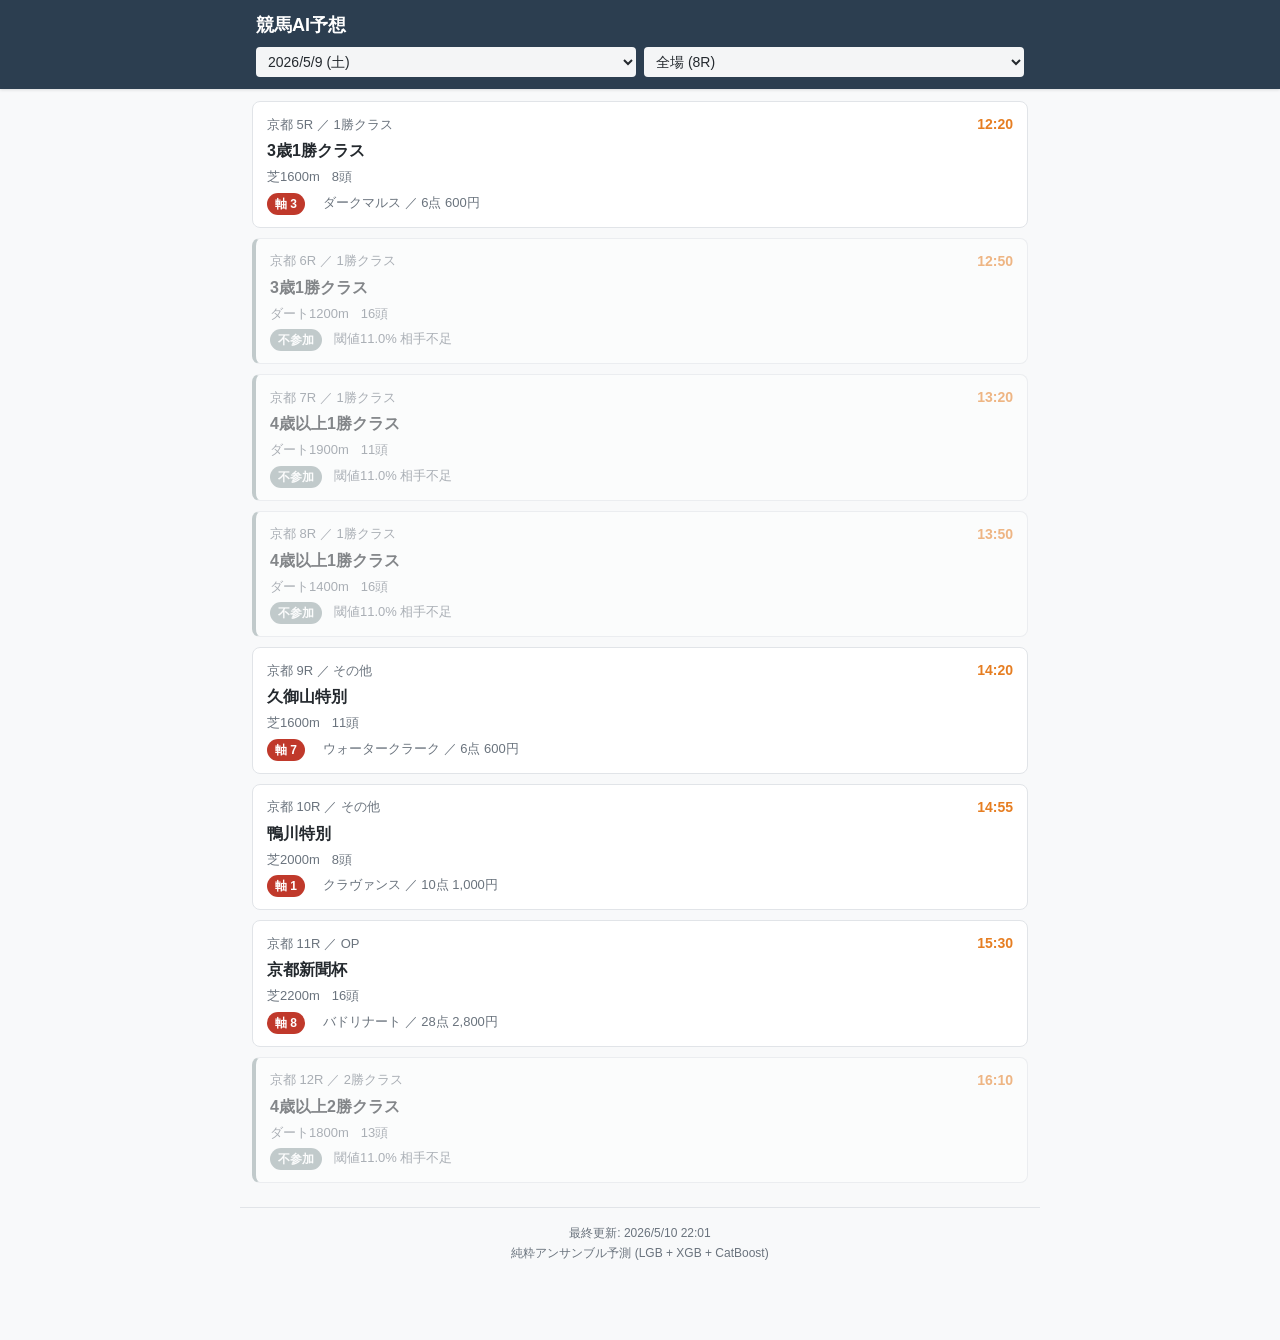
==== docs/index.html @ 3e5ad14d "Rename web/ to docs/ for GitHub Pages publishing folder" ====
<!DOCTYPE html>
<html lang="ja">
<head>
<meta charset="UTF-8">
<meta name="viewport" content="width=device-width, initial-scale=1.0, maximum-scale=1.0">
<meta name="theme-color" content="#2c3e50">
<title>競馬AI予想</title>
<link rel="stylesheet" href="style.css">
<link rel="manifest" href="manifest.json">
<link rel="apple-touch-icon" href="icons/icon-192.png">
<meta name="apple-mobile-web-app-capable" content="yes">
<meta name="apple-mobile-web-app-status-bar-style" content="default">
</head>
<body>
<header class="topbar">
  <div class="topbar-inner">
    <h1>競馬AI予想</h1>
    <div class="meta">
      <select id="date-select" aria-label="日付選択"></select>
      <select id="venue-filter" aria-label="会場フィルタ">
        <option value="">全場</option>
      </select>
    </div>
  </div>
</header>

<main id="app">
  <p class="loading">読み込み中...</p>
</main>

<footer class="footer">
  <p id="updated-at"></p>
  <p>純粋アンサンブル予測 (LGB + XGB + CatBoost)</p>
</footer>

<script src="app.js"></script>
</body>
</html>
---- docs/style.css ----
/* ====== Reset & Base ====== */
* { box-sizing: border-box; margin: 0; padding: 0; }

:root {
  --bg: #f8f9fa;
  --surface: #ffffff;
  --border: #e1e4e8;
  --text: #24292e;
  --text-mute: #6a737d;
  --primary: #2c3e50;
  --accent: #e67e22;
  --axis: #c0392b;
  --partner: #27ae60;
  --skip: #95a5a6;
}

html { -webkit-text-size-adjust: 100%; }

body {
  font-family: -apple-system, BlinkMacSystemFont, "Hiragino Sans", "Hiragino Kaku Gothic ProN",
               "Segoe UI", Roboto, "Helvetica Neue", Arial, sans-serif;
  background: var(--bg);
  color: var(--text);
  line-height: 1.5;
  -webkit-font-smoothing: antialiased;
  padding-bottom: 60px;
}

/* ====== Topbar ====== */
.topbar {
  position: sticky; top: 0; z-index: 100;
  background: var(--primary);
  color: #fff;
  box-shadow: 0 1px 3px rgba(0,0,0,0.12);
}
.topbar-inner {
  max-width: 800px;
  margin: 0 auto;
  padding: 12px 16px;
}
.topbar h1 {
  font-size: 18px;
  margin-bottom: 8px;
  font-weight: 600;
}
.topbar .meta {
  display: flex;
  gap: 8px;
}
.topbar select {
  flex: 1;
  padding: 6px 8px;
  border-radius: 4px;
  border: none;
  background: rgba(255,255,255,0.95);
  color: var(--text);
  font-size: 14px;
}

/* ====== Main / Cards ====== */
main {
  max-width: 800px;
  margin: 12px auto;
  padding: 0 12px;
}
.loading, .empty {
  text-align: center;
  color: var(--text-mute);
  padding: 40px 16px;
}

/* レースカード（一覧） */
.race-card {
  background: var(--surface);
  border: 1px solid var(--border);
  border-radius: 8px;
  margin-bottom: 10px;
  padding: 12px 14px;
  cursor: pointer;
  transition: transform 0.05s, box-shadow 0.15s;
}
.race-card:active {
  transform: scale(0.99);
}
.race-card.skipped {
  opacity: 0.55;
  border-left: 4px solid var(--skip);
}
.race-card .row1 {
  display: flex;
  justify-content: space-between;
  align-items: center;
  font-size: 13px;
  color: var(--text-mute);
  margin-bottom: 4px;
}
.race-card .row1 .start-time {
  color: var(--accent);
  font-weight: 600;
  font-size: 14px;
}
.race-card .row2 {
  font-size: 16px;
  font-weight: 600;
  margin-bottom: 4px;
}
.race-card .row3 {
  display: flex;
  gap: 12px;
  font-size: 13px;
  color: var(--text-mute);
}
.race-card .axis-pill {
  display: inline-block;
  background: var(--axis);
  color: #fff;
  padding: 2px 8px;
  border-radius: 12px;
  font-size: 12px;
  font-weight: 600;
  margin-right: 6px;
}
.race-card .skip-pill {
  display: inline-block;
  background: var(--skip);
  color: #fff;
  padding: 2px 8px;
  border-radius: 12px;
  font-size: 12px;
  font-weight: 600;
}

/* ====== Race Detail ====== */
.detail-back {
  display: inline-block;
  padding: 6px 12px;
  background: var(--primary);
  color: #fff;
  border-radius: 4px;
  text-decoration: none;
  font-size: 13px;
  margin-bottom: 12px;
  cursor: pointer;
  border: none;
}
.detail-header {
  background: var(--surface);
  border: 1px solid var(--border);
  border-radius: 8px;
  padding: 14px;
  margin-bottom: 12px;
}
.detail-header h2 {
  font-size: 18px;
  margin-bottom: 6px;
}
.detail-header .info {
  font-size: 13px;
  color: var(--text-mute);
  margin-bottom: 8px;
}
.detail-header .threshold {
  background: #fef5e7;
  border-left: 3px solid var(--accent);
  padding: 8px 10px;
  border-radius: 4px;
  font-size: 13px;
  margin-bottom: 6px;
}
.detail-header .axis-summary {
  font-size: 14px;
  font-weight: 600;
}

.section-title {
  font-size: 14px;
  font-weight: 600;
  margin: 16px 0 8px;
  padding-left: 4px;
  color: var(--primary);
}

/* ====== 馬テーブル ====== */
.horses-table {
  width: 100%;
  background: var(--surface);
  border: 1px solid var(--border);
  border-radius: 8px;
  border-collapse: collapse;
  overflow: hidden;
  font-size: 13px;
}
.horses-table th {
  background: #f1f3f5;
  font-weight: 600;
  text-align: left;
  padding: 8px 6px;
  font-size: 12px;
  color: var(--text-mute);
  border-bottom: 1px solid var(--border);
}
.horses-table td {
  padding: 8px 6px;
  border-bottom: 1px solid #f1f3f5;
}
.horses-table tr:last-child td {
  border-bottom: none;
}
.horses-table .num {
  text-align: center;
  font-weight: 600;
  width: 28px;
}
.horses-table .mark {
  text-align: center;
  width: 22px;
  font-size: 16px;
}
.horses-table .axis-row {
  background: #fff5f5;
}
.horses-table .partner-row {
  background: #f0fff4;
}
.horses-table .pct {
  text-align: right;
  font-variant-numeric: tabular-nums;
  width: 56px;
}

/* ====== 買い目テーブル ====== */
.buys-summary {
  background: #fef5e7;
  border-left: 3px solid var(--accent);
  padding: 10px 12px;
  border-radius: 4px;
  font-size: 13px;
  margin-bottom: 8px;
}
.buys-table {
  width: 100%;
  background: var(--surface);
  border: 1px solid var(--border);
  border-radius: 8px;
  border-collapse: collapse;
  font-size: 13px;
  font-variant-numeric: tabular-nums;
}
.buys-table th, .buys-table td {
  padding: 7px 8px;
  text-align: right;
  border-bottom: 1px solid #f1f3f5;
}
.buys-table th {
  background: #f1f3f5;
  font-weight: 600;
  font-size: 12px;
  color: var(--text-mute);
}
.buys-table td:first-child, .buys-table th:first-child {
  text-align: left;
  font-weight: 600;
}
.buys-table tr:last-child td {
  border-bottom: none;
}

/* ====== Footer ====== */
.footer {
  max-width: 800px;
  margin: 24px auto 0;
  padding: 16px;
  text-align: center;
  font-size: 12px;
  color: var(--text-mute);
  border-top: 1px solid var(--border);
}
.footer p { margin-bottom: 2px; }

/* ====== モバイル微調整 ====== */
@media (max-width: 480px) {
  .horses-table { font-size: 12px; }
  .horses-table th, .horses-table td { padding: 6px 4px; }
  .buys-table { font-size: 12px; }
  .buys-table th, .buys-table td { padding: 6px 6px; }
}
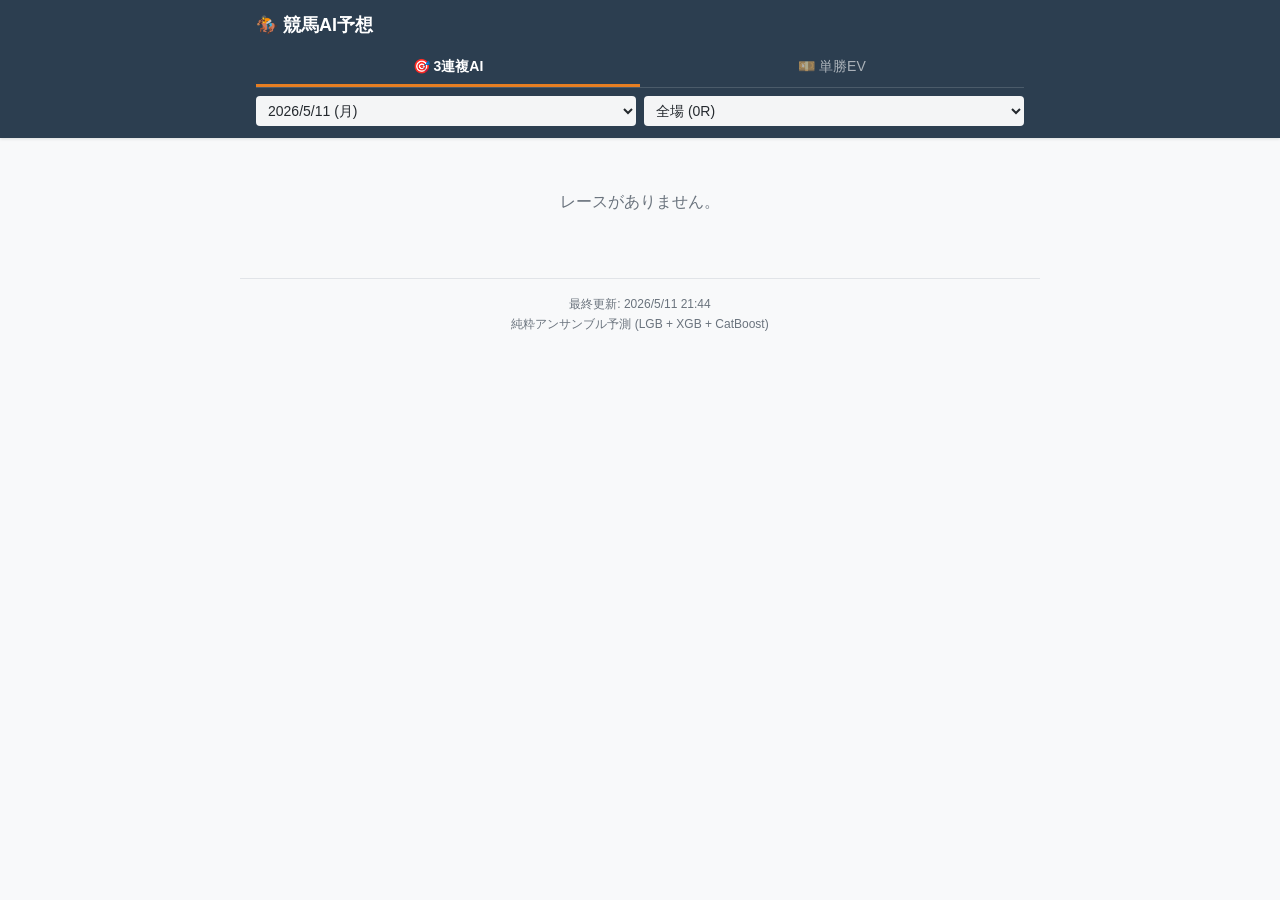
==== commit 587228bc: "ui: add tab bar for switching between 3連複AI and 単勝EV" ====
--- a/docs/index.html
+++ b/docs/index.html
@@ -14,8 +14,12 @@
 <body>
 <header class="topbar">
   <div class="topbar-inner">
-    <h1>競馬AI予想</h1>
-    <div class="meta">
+    <h1>🏇 競馬AI予想</h1>
+    <nav class="tab-bar">
+      <a href="index.html" class="tab-item active">🎯 3連複AI</a>
+      <a href="tansho.html" class="tab-item">💴 単勝EV</a>
+    </nav>
+    <div class="meta" style="margin-top:8px">
       <select id="date-select" aria-label="日付選択"></select>
       <select id="venue-filter" aria-label="会場フィルタ">
         <option value="">全場</option>
--- a/docs/style.css
+++ b/docs/style.css
@@ -57,6 +57,33 @@
   font-size: 14px;
 }
 
+/* ====== Tab Bar ====== */
+.tab-bar {
+  display: flex;
+  margin-top: 10px;
+  border-bottom: 1px solid rgba(255,255,255,0.15);
+}
+.tab-item {
+  flex: 1;
+  text-align: center;
+  padding: 7px 8px;
+  color: rgba(255,255,255,0.6);
+  text-decoration: none;
+  font-size: 14px;
+  font-weight: 500;
+  border-bottom: 3px solid transparent;
+  transition: color 0.15s, border-color 0.15s;
+  white-space: nowrap;
+}
+.tab-item:hover {
+  color: rgba(255,255,255,0.9);
+}
+.tab-item.active {
+  color: #fff;
+  border-bottom-color: var(--accent);
+  font-weight: 700;
+}
+
 /* ====== Main / Cards ====== */
 main {
   max-width: 800px;
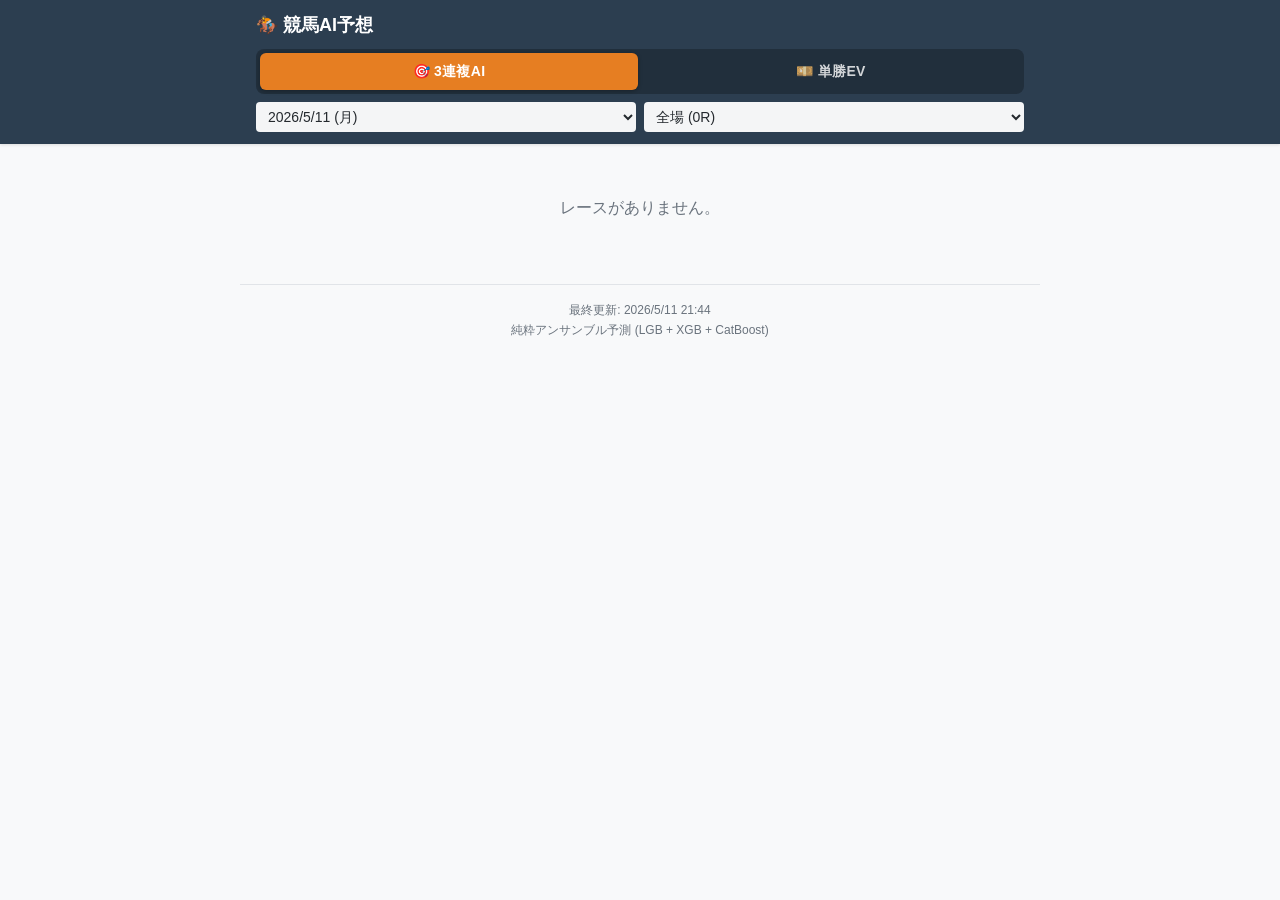
==== commit 31ffc96a: "ui: improve tab bar visibility and fix cache" ====
--- a/docs/index.html
+++ b/docs/index.html
@@ -5,7 +5,7 @@
 <meta name="viewport" content="width=device-width, initial-scale=1.0, maximum-scale=1.0">
 <meta name="theme-color" content="#2c3e50">
 <title>競馬AI予想</title>
-<link rel="stylesheet" href="style.css">
+<link rel="stylesheet" href="style.css?v=2">
 <link rel="manifest" href="manifest.json">
 <link rel="apple-touch-icon" href="icons/icon-192.png">
 <meta name="apple-mobile-web-app-capable" content="yes">
--- a/docs/style.css
+++ b/docs/style.css
@@ -61,27 +61,32 @@
 .tab-bar {
   display: flex;
   margin-top: 10px;
-  border-bottom: 1px solid rgba(255,255,255,0.15);
+  background: rgba(0,0,0,0.25);
+  border-radius: 8px;
+  padding: 4px;
+  gap: 4px;
 }
 .tab-item {
   flex: 1;
   text-align: center;
-  padding: 7px 8px;
-  color: rgba(255,255,255,0.6);
+  padding: 8px 12px;
+  color: rgba(255,255,255,0.8);
   text-decoration: none;
   font-size: 14px;
-  font-weight: 500;
-  border-bottom: 3px solid transparent;
-  transition: color 0.15s, border-color 0.15s;
+  font-weight: 600;
+  border-radius: 6px;
+  transition: all 0.15s;
   white-space: nowrap;
+  letter-spacing: 0.02em;
 }
 .tab-item:hover {
-  color: rgba(255,255,255,0.9);
+  color: #fff;
+  background: rgba(255,255,255,0.12);
 }
 .tab-item.active {
   color: #fff;
-  border-bottom-color: var(--accent);
-  font-weight: 700;
+  background: var(--accent);
+  box-shadow: 0 1px 4px rgba(0,0,0,0.3);
 }
 
 /* ====== Main / Cards ====== */
